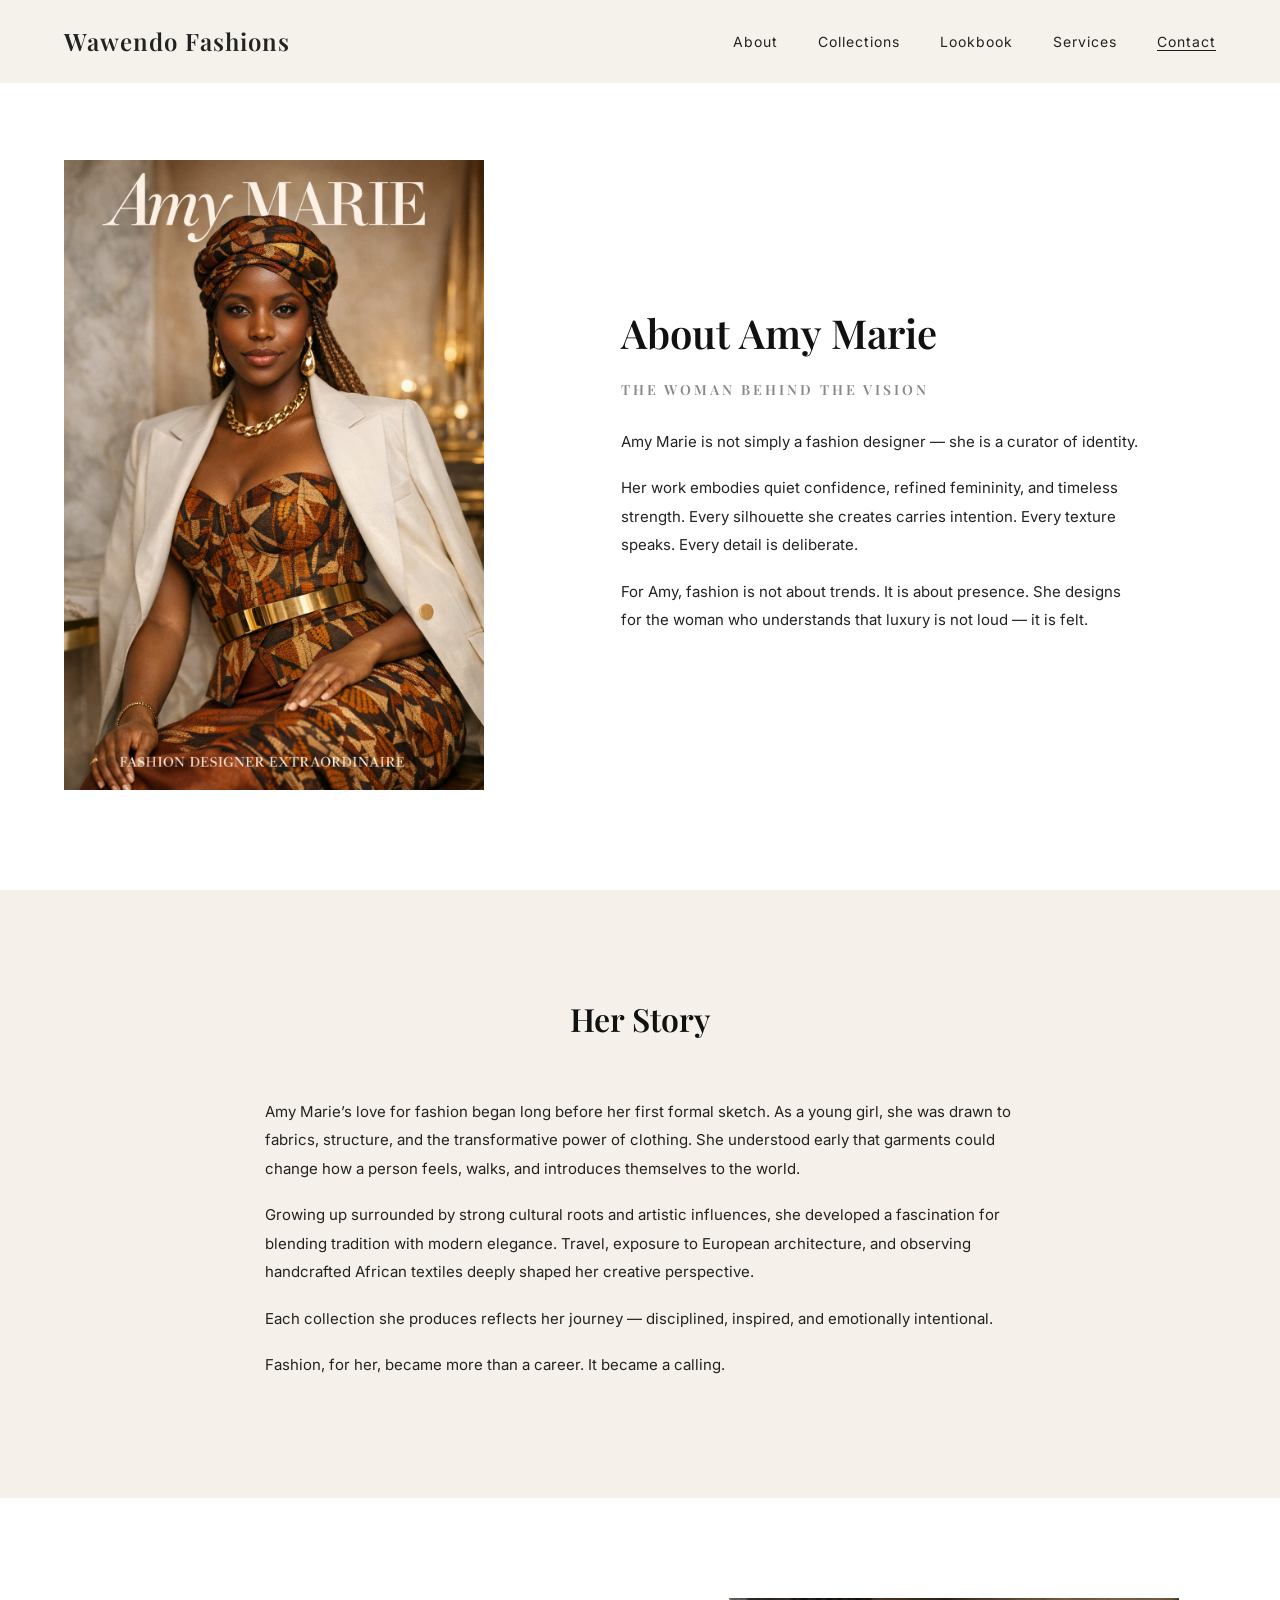
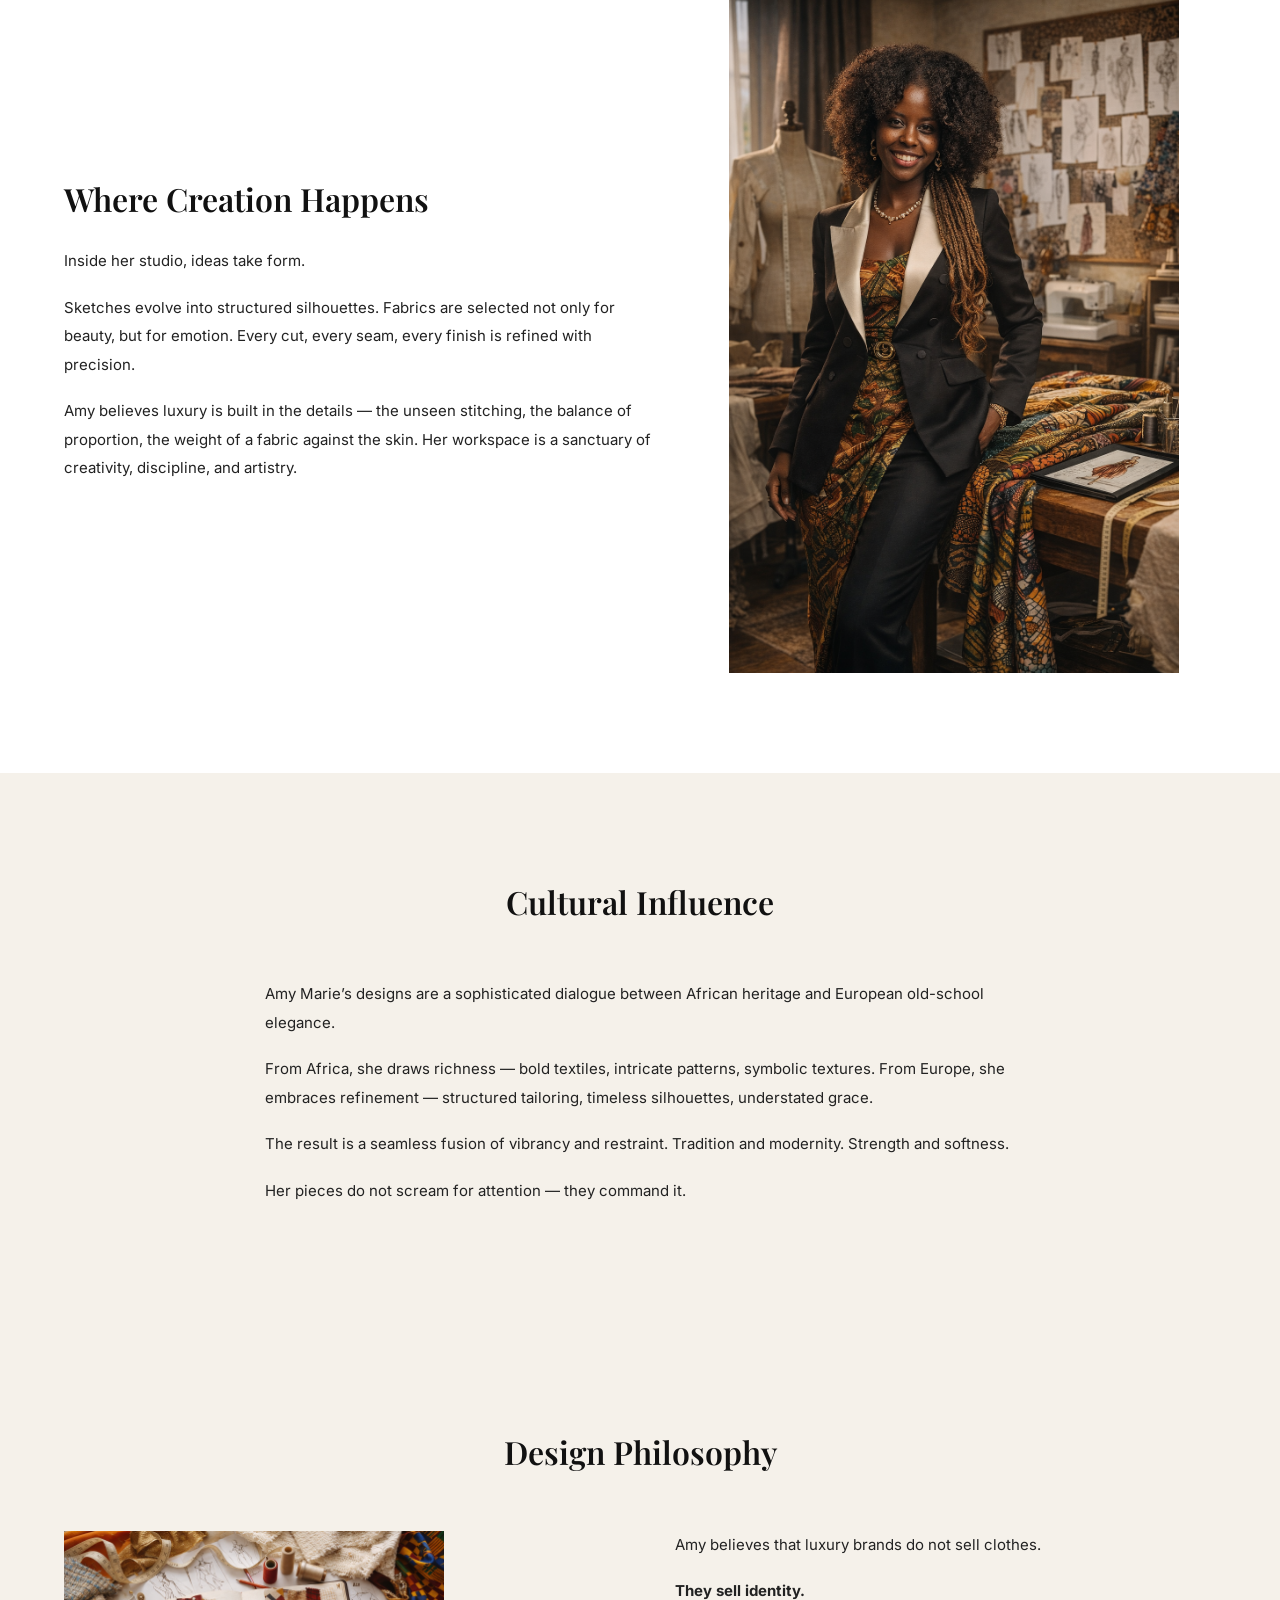
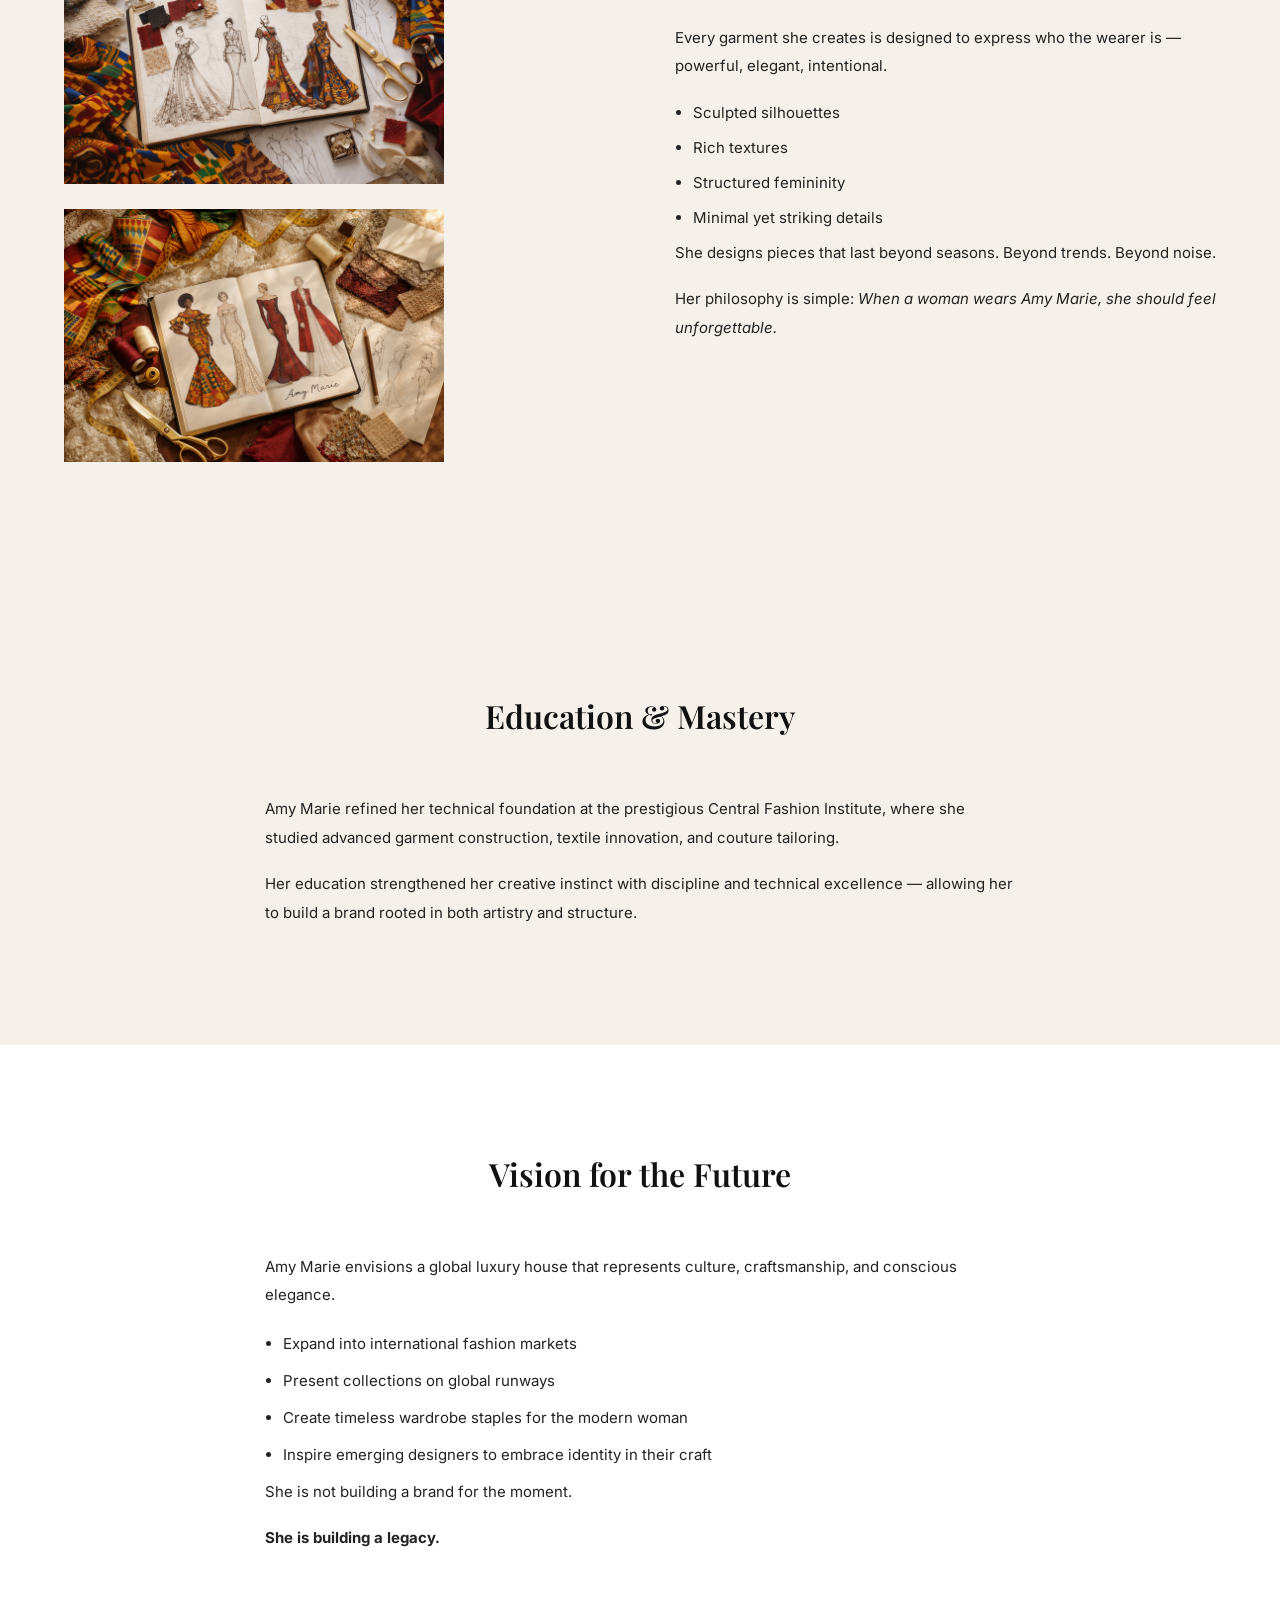
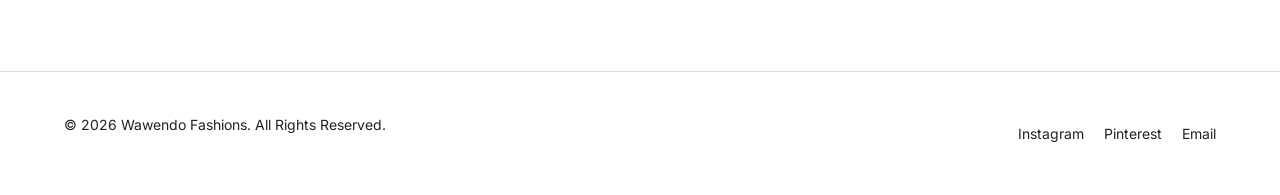
==== about.html @ 58a6e11c "created about and collection page" ====
<!DOCTYPE html>
<html lang="en">
<head>
    <meta charset="UTF-8">
    <title>About Amy Marie | Wawendo Fashions</title>
    <meta name="viewport" content="width=device-width, initial-scale=1.0">
    
    <link rel="stylesheet" href="styles.css">
    
    <!-- Fonts -->
    <link href="https://fonts.googleapis.com/css2?family=Playfair+Display:wght@400;600;700&family=Inter:wght@300;400;500&display=swap" rel="stylesheet">
</head>

<body>

<!-- ================= HEADER ================= -->

<header class="header">
    <div class="container nav-container">
        <div class="logo">
            <a href="index.html">Wawendo Fashions</a>
        </div>

        <nav class="nav">
            <ul class="nav-links">
                <li><a href="about.html">About</a></li>
                <li><a href="collections.html">Collections</a></li>
                <li><a href="lookbook.html">Lookbook</a></li>
                <li><a href="services.html">Services</a></li>
                <li><a href="contact.html" class="nav-cta">Contact</a></li>
            </ul>

            <div class="menu-toggle" id="menu-toggle">
                ☰
            </div>
        </nav>
    </div>
</header>


<!-- ================= HERO / INTRO ================= -->

<section class="about-hero-section">
    <div class="container about-hero-grid">
        
        <div class="about-hero-image">
            <img src="Portrait.png" alt="Amy Marie Portrait">
        </div>

        <div class="about-hero-text">
            <h1>About Amy Marie</h1>
            <h3 class="subtitle">The Woman Behind the Vision</h3>

            <p>
                Amy Marie is not simply a fashion designer — she is a curator of identity.
            </p>

            <p>
                Her work embodies quiet confidence, refined femininity, and timeless strength.
                Every silhouette she creates carries intention. Every texture speaks.
                Every detail is deliberate.
            </p>

            <p>
                For Amy, fashion is not about trends. It is about presence.
                She designs for the woman who understands that luxury is not loud — it is felt.
            </p>
        </div>

    </div>
</section>


<!-- ================= HER STORY ================= -->

<section class="about-section">
    <div class="container narrow-container">

        <h2 class="section-title">Her Story</h2>

        <p>
            Amy Marie’s love for fashion began long before her first formal sketch.
            As a young girl, she was drawn to fabrics, structure, and the transformative power of clothing.
            She understood early that garments could change how a person feels, walks,
            and introduces themselves to the world.
        </p>

        <p>
            Growing up surrounded by strong cultural roots and artistic influences,
            she developed a fascination for blending tradition with modern elegance.
            Travel, exposure to European architecture, and observing handcrafted African textiles
            deeply shaped her creative perspective.
        </p>

        <p>
            Each collection she produces reflects her journey — disciplined, inspired,
            and emotionally intentional.
        </p>

        <p>
            Fashion, for her, became more than a career. It became a calling.
        </p>

    </div>
</section>


<!-- ================= STUDIO SECTION ================= -->

<section class="studio-section">
    <div class="container about-hero-grid">

        <div class="studio-text">
            <h2>Where Creation Happens</h2>

            <p>
                Inside her studio, ideas take form.
            </p>

            <p>
                Sketches evolve into structured silhouettes. Fabrics are selected not only for beauty,
                but for emotion. Every cut, every seam, every finish is refined with precision.
            </p>

            <p>
                Amy believes luxury is built in the details — the unseen stitching,
                the balance of proportion, the weight of a fabric against the skin.
                Her workspace is a sanctuary of creativity, discipline, and artistry.
            </p>
        </div>

        <div class="studio-image">
            <img src="Studio.png" alt="Amy Marie Studio">
        </div>

    </div>
</section>


<!-- ================= CULTURAL INFLUENCE ================= -->

<section class="about-section">
    <div class="container narrow-container">

        <h2 class="section-title">Cultural Influence</h2>

        <p>
            Amy Marie’s designs are a sophisticated dialogue between African heritage
            and European old-school elegance.
        </p>

        <p>
            From Africa, she draws richness — bold textiles, intricate patterns, symbolic textures.
            From Europe, she embraces refinement — structured tailoring,
            timeless silhouettes, understated grace.
        </p>

        <p>
            The result is a seamless fusion of vibrancy and restraint.
            Tradition and modernity. Strength and softness.
        </p>

        <p>
            Her pieces do not scream for attention — they command it.
        </p>

    </div>
</section>


<!-- ================= DESIGN PHILOSOPHY ================= -->

<section class="philosophy-section">
    <div class="container">

        <h2 class="section-title">Design Philosophy</h2>

        <div class="philosophy-grid">

            <div class="philosophy-images">
                <img src="Inspiration.png" alt="Inspiration Image">
                <img src="creative2.png" alt="Creative Process">
            </div>

            <div class="philosophy-text">
                <p>
                    Amy believes that luxury brands do not sell clothes.
                </p>

                <p><strong>They sell identity.</strong></p>

                <p>
                    Every garment she creates is designed to express who the wearer is —
                    powerful, elegant, intentional.
                </p>

                <ul>
                    <li>Sculpted silhouettes</li>
                    <li>Rich textures</li>
                    <li>Structured femininity</li>
                    <li>Minimal yet striking details</li>
                </ul>

                <p>
                    She designs pieces that last beyond seasons.
                    Beyond trends. Beyond noise.
                </p>

                <p>
                    Her philosophy is simple:
                    <em>When a woman wears Amy Marie, she should feel unforgettable.</em>
                </p>
            </div>

        </div>
    </div>
</section>


<!-- ================= EDUCATION ================= -->

<section class="about-section">
    <div class="container narrow-container">

        <h2 class="section-title">Education & Mastery</h2>

        <p>
            Amy Marie refined her technical foundation at the prestigious Central Fashion Institute,
            where she studied advanced garment construction, textile innovation,
            and couture tailoring.
        </p>

        <p>
            Her education strengthened her creative instinct with discipline
            and technical excellence — allowing her to build a brand rooted
            in both artistry and structure.
        </p>

    </div>
</section>


<!-- ================= VISION ================= -->

<section class="about-section final-section">
    <div class="container narrow-container">

        <h2 class="section-title">Vision for the Future</h2>

        <p>
            Amy Marie envisions a global luxury house that represents culture,
            craftsmanship, and conscious elegance.
        </p>

        <ul>
            <li>Expand into international fashion markets</li>
            <li>Present collections on global runways</li>
            <li>Create timeless wardrobe staples for the modern woman</li>
            <li>Inspire emerging designers to embrace identity in their craft</li>
        </ul>

        <p>
            She is not building a brand for the moment.
        </p>

        <p><strong>She is building a legacy.</strong></p>

    </div>
</section>


<!-- ================= FOOTER ================= -->

<footer class="footer">
    <div class="container footer-content">
        <p>© 2026 Wawendo Fashions. All Rights Reserved.</p>

        <div class="social-links">
            <a href="#">Instagram</a>
            <a href="#">Pinterest</a>
            <a href="#">Email</a>
        </div>
    </div>
</footer>


<script src="main.js"></script>

</body>
</html>
---- styles.css ----
/* =========================
   GLOBAL RESET
========================= */

* {
    margin: 0;
    padding: 0;
    box-sizing: border-box;
}

body {
    font-family: 'Inter', sans-serif;
    background-color: #f5f1ea;
    color: #1a1a1a;
    line-height: 1.6;
}

img {
    width: 100%;
    display: block;
}

a {
    text-decoration: none;
    color: inherit;
}

.container {
    width: 90%;
    max-width: 1200px;
    margin: 0 auto;
}


/* =========================
   HEADER / NAVIGATION
========================= */

.header {
    position: fixed;
    width: 100%;
    top: 0;
    left: 0;
    background: rgba(245, 241, 234, 0.95);
    backdrop-filter: blur(6px);
    z-index: 1000;
    padding: 20px 0;
}

.nav-container {
    display: flex;
    justify-content: space-between;
    align-items: center;
}

.logo a {
    font-family: 'Playfair Display', serif;
    font-size: 24px;
    font-weight: 600;
    letter-spacing: 1px;
}

.nav-links {
    list-style: none;
    display: flex;
    gap: 40px;
}

.nav-links li a {
    font-size: 14px;
    letter-spacing: 1px;
    transition: 0.3s ease;
}

.nav-links li a:hover {
    opacity: 0.6;
}

.nav-cta {
    border-bottom: 1px solid #1a1a1a;
}

.menu-toggle {
    display: none;
    font-size: 26px;
    cursor: pointer;
}


/* =========================
   HERO SECTION
========================= */

.hero {
    height: 100vh;
    background: url('homepagemain.avif') no-repeat center center/cover;
    position: relative;
    display: flex;
    align-items: center;
    justify-content: center;
}

.hero-overlay {
    background: rgba(0, 0, 0, 0.35);
    width: 100%;
    height: 100%;
    display: flex;
    align-items: center;
    justify-content: center;
}

.hero-content {
    text-align: center;
    color: #ffffff;
    max-width: 800px;
    padding: 20px;
}

.hero-content h1 {
    font-family: 'Playfair Display', serif;
    font-size: 52px;
    font-weight: 600;
    line-height: 1.2;
    margin-bottom: 30px;
}


/* =========================
   BUTTONS
========================= */

.btn-primary {
    display: inline-block;
    padding: 12px 32px;
    border: 1px solid #ffffff;
    color: #ffffff;
    font-size: 14px;
    letter-spacing: 1px;
    transition: 0.3s ease;
}

.btn-primary:hover {
    background: #ffffff;
    color: #000;
}

.btn-outline {
    display: inline-block;
    padding: 12px 28px;
    border: 1px solid #1a1a1a;
    font-size: 14px;
    letter-spacing: 1px;
    transition: 0.3s ease;
}

.btn-outline:hover {
    background: #1a1a1a;
    color: #ffffff;
}

.btn-text {
    font-size: 14px;
    letter-spacing: 1px;
    margin-top: 15px;
    display: inline-block;
    border-bottom: 1px solid transparent;
    transition: 0.3s ease;
}

.btn-text:hover {
    border-bottom: 1px solid #1a1a1a;
}


/* =========================
   FEATURED COLLECTION
========================= */

.featured-collections {
    padding: 120px 0;
    background: #ffffff;
}

.section-title {
    font-family: 'Playfair Display', serif;
    font-size: 36px;
    text-align: center;
    margin-bottom: 60px;
}

.collection-grid {
    display: grid;
    grid-template-columns: repeat(2, 1fr);
    gap: 40px;
}

.collection-item img {
    transition: 0.4s ease;
}

.collection-item:hover img {
    transform: scale(1.03);
}

.collection-link {
    text-align: center;
    margin-top: 60px;
}


/* =========================
   ABOUT PREVIEW
========================= */

.about-preview {
    padding: 120px 0;
    background: #f5f1ea;
}

.about-grid {
    display: grid;
    grid-template-columns: 1fr 1fr;
    gap: 60px;
    align-items: center;
}

.about-text h2 {
    font-family: 'Playfair Display', serif;
    font-size: 36px;
    margin-bottom: 20px;
}

.about-text p {
    font-size: 16px;
    margin-bottom: 20px;
}


/* =========================
   TESTIMONIAL
========================= */

.testimonial {
    padding: 120px 0;
    background: #1a1a1a;
    color: #ffffff;
    text-align: center;
}

.testimonial blockquote {
    font-family: 'Playfair Display', serif;
    font-size: 28px;
    max-width: 700px;
    margin: auto;
    line-height: 1.4;
}


/* =========================
   CTA SECTION
========================= */

.cta-section {
    padding: 120px 0;
    background: #e8dfd3;
    text-align: center;
}

.cta-content h2 {
    font-family: 'Playfair Display', serif;
    font-size: 36px;
    margin-bottom: 30px;
}


/* =========================
   FOOTER
========================= */

.footer {
    padding: 40px 0;
    background: #ffffff;
    border-top: 1px solid #ddd;
}

.footer-content {
    display: flex;
    justify-content: space-between;
    align-items: center;
    flex-wrap: wrap;
    gap: 20px;
}

.footer-content p {
    font-size: 14px;
}

.social-links {
    display: flex;
    gap: 20px;
}

.social-links a {
    font-size: 14px;
    transition: 0.3s ease;
}

.social-links a:hover {
    opacity: 0.6;
}


/* =========================
   RESPONSIVE DESIGN
========================= */

@media (max-width: 992px) {

    .hero-content h1 {
        font-size: 40px;
    }

    .about-grid {
        grid-template-columns: 1fr;
        text-align: center;
    }

    .collection-grid {
        grid-template-columns: 1fr;
    }

}

@media (max-width: 768px) {

    .nav-links {
        position: absolute;
        top: 80px;
        right: 0;
        background: #f5f1ea;
        width: 100%;
        flex-direction: column;
        text-align: center;
        padding: 30px 0;
        display: none;
    }

    .nav-links.active {
        display: flex;
    }

    .menu-toggle {
        display: block;
    }

    .hero-content h1 {
        font-size: 32px;
    }

    .section-title {
        font-size: 28px;
    }

    .cta-content h2 {
        font-size: 28px;
    }

}

@media (max-width: 480px) {

    .hero-content h1 {
        font-size: 26px;
    }

    .btn-primary,
    .btn-outline {
        padding: 10px 22px;
        font-size: 12px;
    }

}
/* =========================
   ABOUT PAGE REFINED STYLING
========================= */

/* HERO SECTION */

.about-hero-section {
    padding: 160px 0 100px 0;
    background: #ffffff;
}

.about-hero-grid {
    display: grid;
    grid-template-columns: 0.9fr 1.1fr;
    gap: 70px;
    align-items: center;
}

/* CONTROL IMAGE SIZE */
.about-hero-image img {
    width: 100%;
    max-width: 420px;   /* smaller portrait */
    height: auto;
    object-fit: cover;
}

/* TYPOGRAPHY */

.about-hero-text h1 {
    font-family: 'Playfair Display', serif;
    font-size: 40px;
    margin-bottom: 8px;
}

.subtitle {
    font-size: 14px;
    letter-spacing: 3px;
    text-transform: uppercase;
    color: #888;
    margin-bottom: 25px;
}

.about-hero-text p {
    font-size: 15px;
    line-height: 1.9;
    margin-bottom: 18px;
    max-width: 520px;
}


/* =========================
   GENERAL TEXT SECTIONS
========================= */

.about-section {
    padding: 100px 0;
    background: #f5f1ea;
}

.final-section {
    background: #ffffff;
}

.narrow-container {
    max-width: 750px;
    margin: 0 auto;
}

.about-section p {
    font-size: 15px;
    line-height: 1.9;
    margin-bottom: 18px;
}

.about-section ul {
    margin-top: 20px;
    padding-left: 18px;
}

.about-section ul li {
    margin-bottom: 10px;
    font-size: 15px;
}


/* =========================
   STUDIO SECTION
========================= */

.studio-section {
    padding: 100px 0;
    background: #ffffff;
}

.studio-section .about-hero-grid {
    grid-template-columns: 1.1fr 0.9fr;
}

.studio-text h2 {
    font-family: 'Playfair Display', serif;
    font-size: 32px;
    margin-bottom: 20px;
}

.studio-text p {
    font-size: 15px;
    line-height: 1.9;
    margin-bottom: 18px;
}

/* Smaller Studio Image */
.studio-image img {
    width: 100%;
    max-width: 450px;
    height: auto;
}


/* =========================
   PHILOSOPHY SECTION
========================= */

.philosophy-section {
    padding: 100px 0;
    background: #f5f1ea;
}

.philosophy-grid {
    display: grid;
    grid-template-columns: 1fr 1fr;
    gap: 70px;
    align-items: start;
}

/* CONTROL THESE IMAGES */
.philosophy-images img {
    width: 100%;
    max-width: 380px;
    height: auto;
    margin-bottom: 25px;
}

.philosophy-text p {
    font-size: 15px;
    line-height: 1.9;
    margin-bottom: 18px;
}

.philosophy-text ul {
    margin-top: 15px;
    padding-left: 18px;
}

.philosophy-text ul li {
    margin-bottom: 8px;
    font-size: 15px;
}


/* =========================
   SECTION TITLES
========================= */

.section-title {
    font-family: 'Playfair Display', serif;
    font-size: 32px;
    text-align: center;
    margin-bottom: 50px;
}


/* =========================
   RESPONSIVE DESIGN
========================= */

@media (max-width: 992px) {

    .about-hero-grid,
    .studio-section .about-hero-grid,
    .philosophy-grid {
        grid-template-columns: 1fr;
        text-align: center;
        gap: 50px;
    }

    .about-hero-image img,
    .studio-image img,
    .philosophy-images img {
        margin: 0 auto;
    }

    .about-hero-text p {
        margin-left: auto;
        margin-right: auto;
    }
}

@media (max-width: 768px) {

    .about-hero-section {
        padding: 130px 0 80px 0;
    }

    .about-section,
    .studio-section,
    .philosophy-section {
        padding: 80px 0;
    }

    .about-hero-text h1 {
        font-size: 30px;
    }

    .section-title {
        font-size: 26px;
    }
}

@media (max-width: 480px) {

    .about-hero-text h1 {
        font-size: 24px;
    }

    .subtitle {
        font-size: 12px;
        letter-spacing: 2px;
    }
}

/* =========================
   COLLECTIONS PAGE STYLING
========================= */

/* GLOBAL TYPOGRAPHY */

body {
    font-family: 'Inter', sans-serif;
    color: #222;
    line-height: 1.8;
    background: #fefcf9;
}

h1, h2, h3, h4 {
    font-family: 'Playfair Display', serif;
    font-weight: 600;
    color: #111;
}

p {
    font-size: 15px;
    margin-bottom: 18px;
}

/* =========================
   HERO / COLLECTION INTRO
========================= */

.collection-hero-section {
    padding: 140px 0 80px 0;
    text-align: center;
}

.collection-hero-section .section-title {
    font-size: 42px;
    margin-bottom: 15px;
}

.collection-hero-section .collection-name {
    font-size: 28px;
    margin-bottom: 20px;
    font-style: italic;
    color: #555;
}

.collection-hero-section p {
    max-width: 720px;
    margin: 10px auto;
}

/* =========================
   IMAGE BLOCKS
========================= */

.collection-image-section {
    padding: 100px 0;
    background: #ffffff;
}

.image-block {
    display: grid;
    grid-template-columns: 1fr 1fr;
    gap: 50px;
    align-items: start;
    margin-bottom: 80px;
    position: relative;
}

.collection-img {
    width: 100%;
    max-width: 500px;
    height: auto;
    border-radius: 4px;
    box-shadow: 0 20px 35px rgba(0,0,0,0.08);
    transition: transform 0.6s ease, filter 0.6s ease;
}

.collection-img:hover {
    transform: scale(1.03);
    filter: brightness(1.05);
}

/* =========================
   IMAGE SIDEBAR ANNOTATIONS
========================= */

.image-block::after {
    content: attr(data-keywords);
    position: absolute;
    top: 15%;
    right: -15%;
    font-family: 'Playfair Display', serif;
    font-size: 20px;
    font-weight: 600;
    color: #d4af37; /* subtle gold accent */
    opacity: 0.3;
    transform: rotate(-90deg);
    white-space: nowrap;
    pointer-events: none;
}

/* =========================
   TEXT BLOCKS
========================= */

.image-block h3 {
    font-size: 28px;
    margin-bottom: 5px;
}

.image-block .image-subtitle {
    font-size: 16px;
    font-style: italic;
    margin-bottom: 20px;
    color: #555;
}

.image-block h4 {
    font-size: 18px;
    margin-top: 20px;
    margin-bottom: 10px;
    color: #333;
}

.image-block p {
    font-size: 15px;
    line-height: 1.8;
    color: #444;
}

/* =========================
   PHILOSOPHY SECTION
========================= */

.collection-philosophy-section {
    padding: 80px 0 120px 0;
    background: #f5f1ea;
    text-align: center;
}

.collection-philosophy-section .section-title {
    font-size: 36px;
    margin-bottom: 50px;
}

.collection-philosophy-section p {
    max-width: 750px;
    margin: 0 auto 20px auto;
    font-size: 15px;
}

/* =========================
   RESPONSIVE DESIGN
========================= */

@media (max-width: 992px) {
    .image-block {
        grid-template-columns: 1fr;
        gap: 50px;
    }
    .image-block::after {
        display: none; /* hide side keywords on tablet/mobile */
    }
}

@media (max-width: 768px) {
    .collection-hero-section .section-title {
        font-size: 36px;
    }
    .collection-hero-section .collection-name {
        font-size: 22px;
    }
}

@media (max-width: 480px) {
    .collection-hero-section .section-title {
        font-size: 28px;
    }
    .collection-hero-section .collection-name {
        font-size: 20px;
    }
    .image-block {
        margin-bottom: 60px;
    }
}
.image-text {
    opacity: 0;
    transform: translateY(50px);
    transition: all 0.8s ease-out;
}

.image-text.active {
    opacity: 1;
    transform: translateY(0);
}
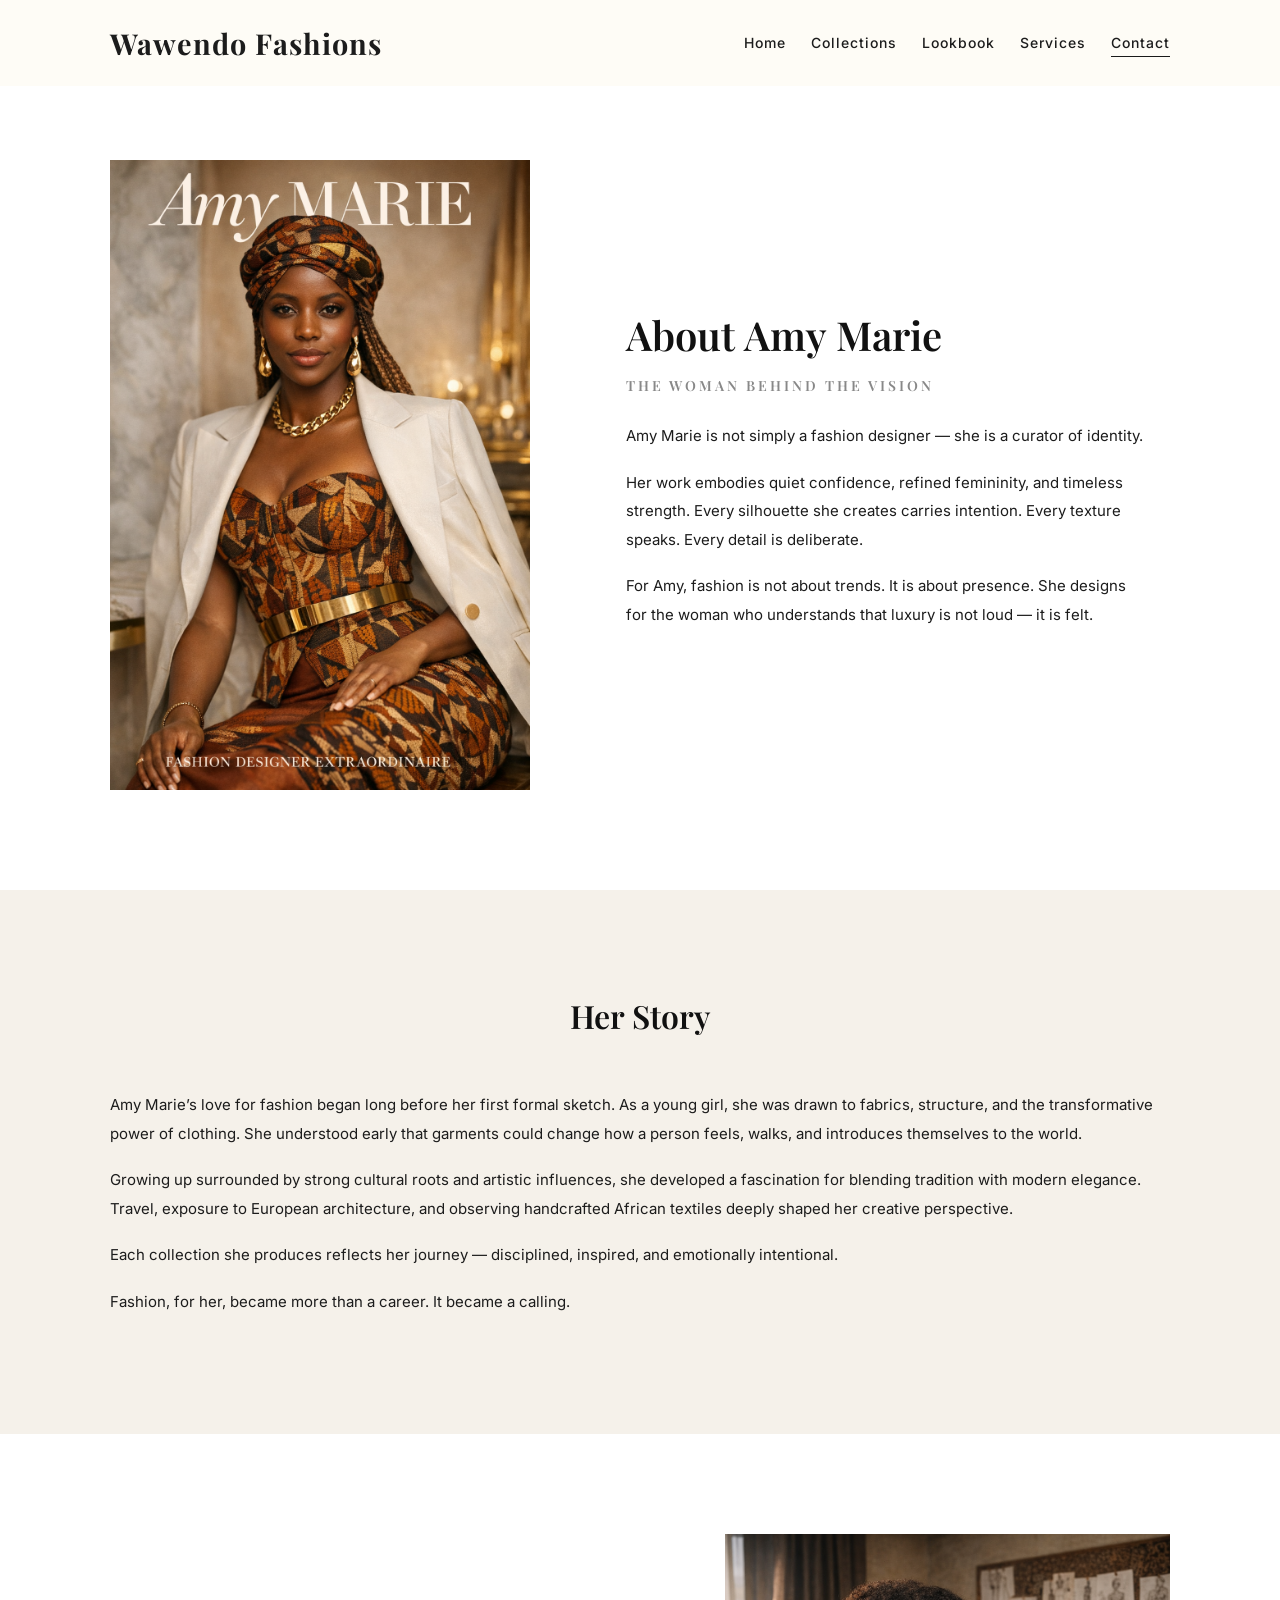
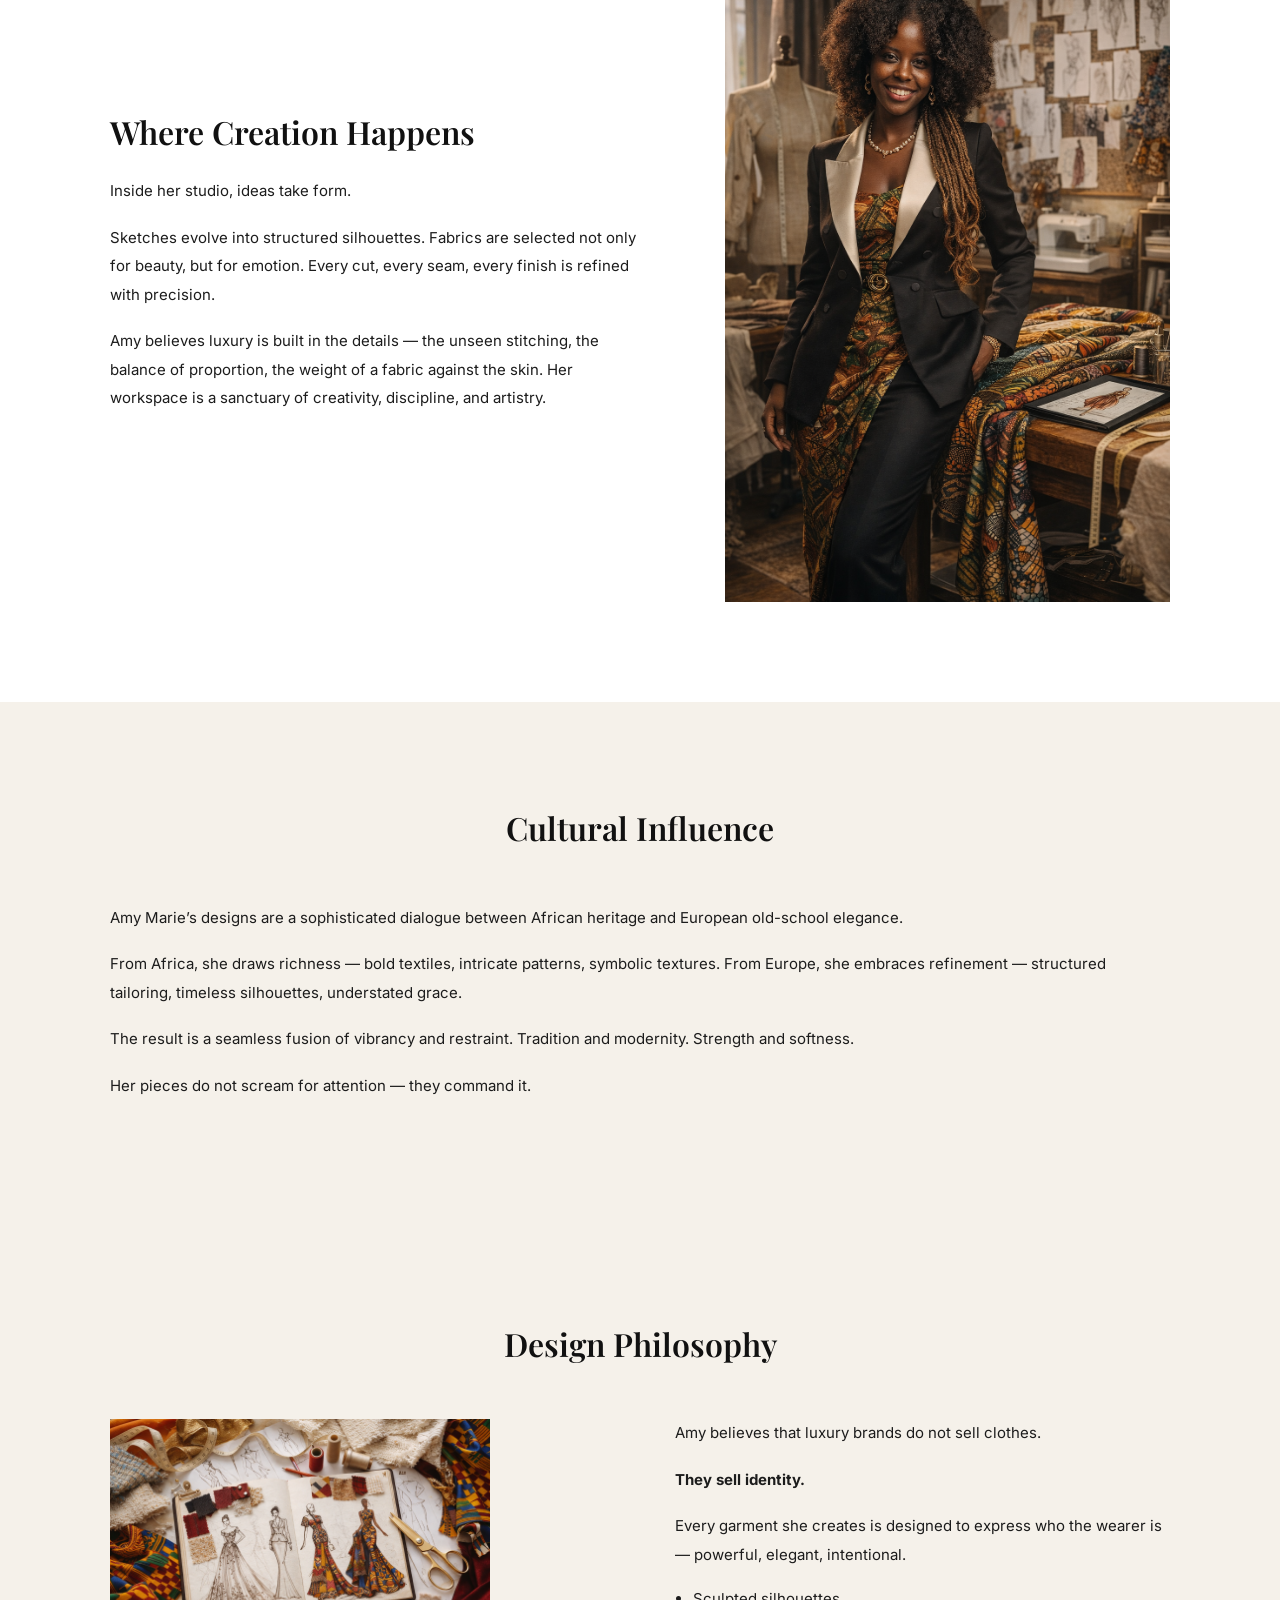
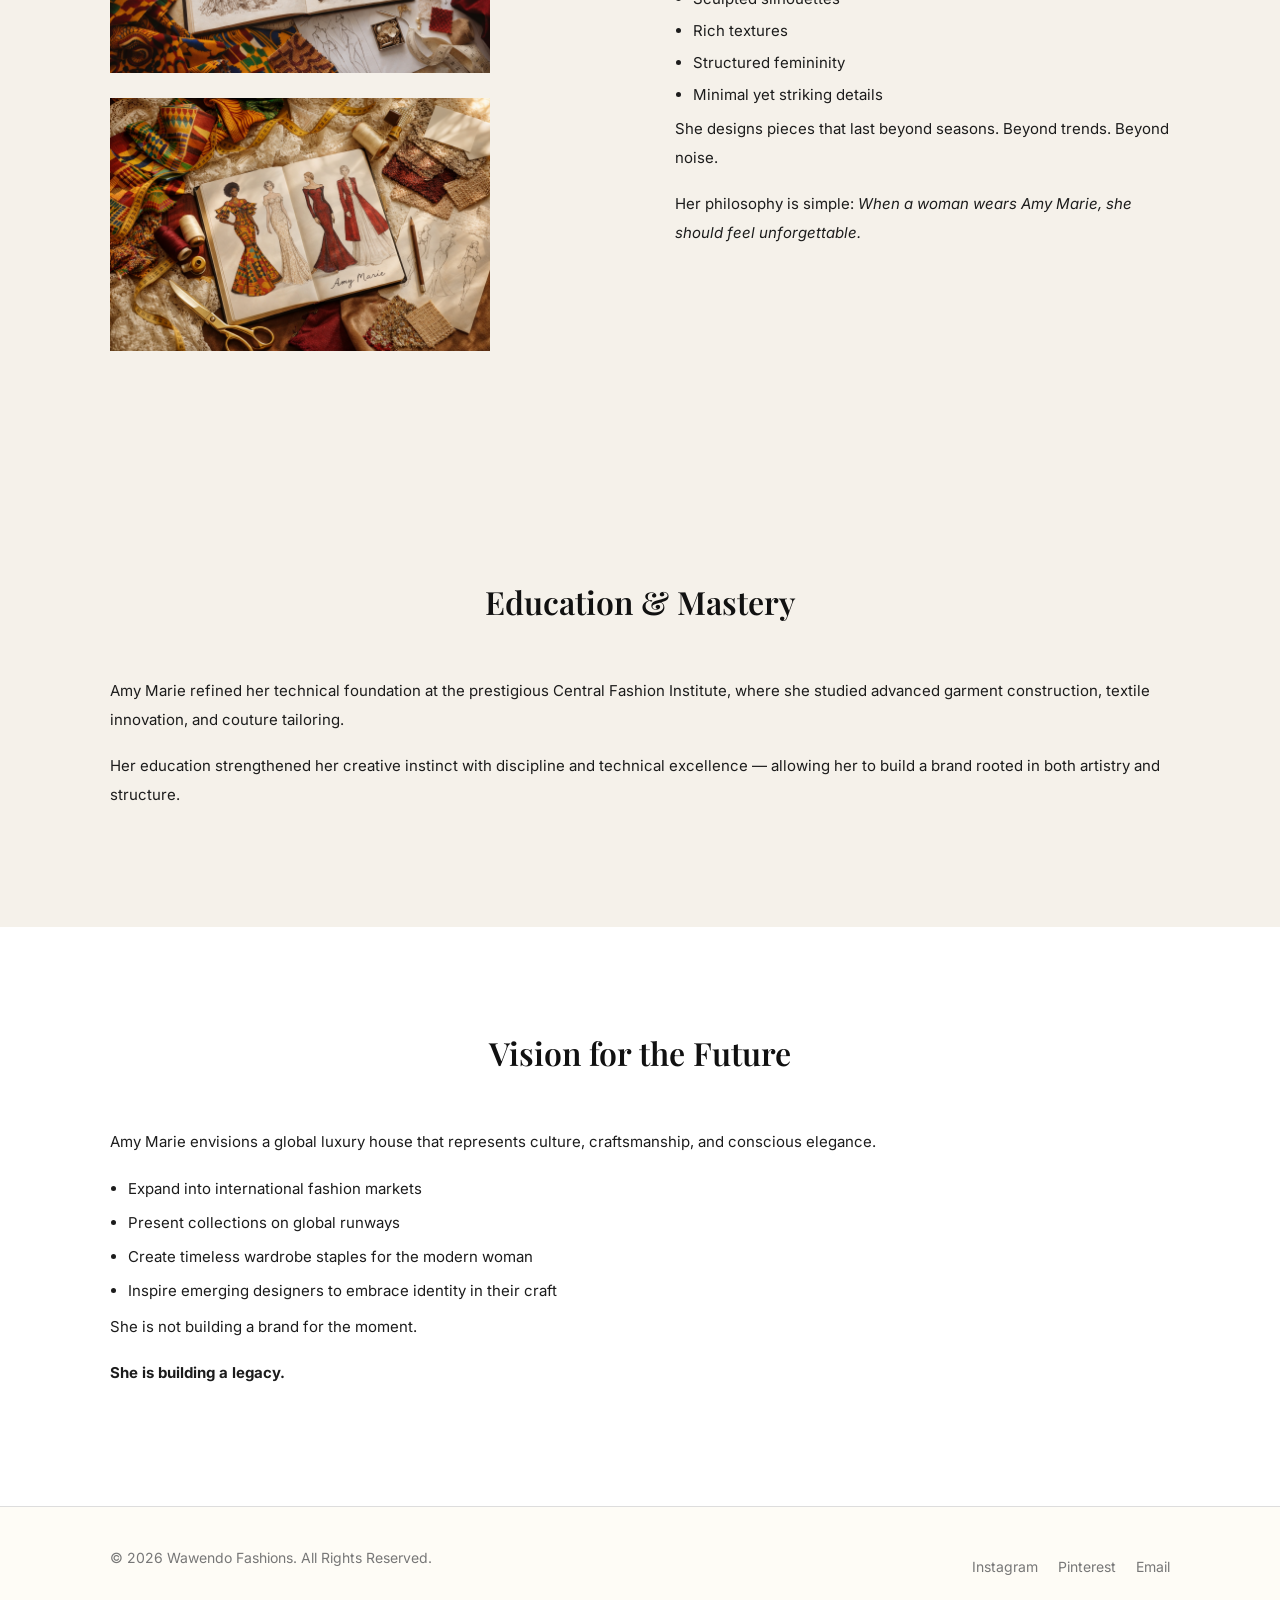
==== commit c6603d2e: "smallfix" ====
--- a/about.html
+++ b/about.html
@@ -23,7 +23,8 @@
 
         <nav class="nav">
             <ul class="nav-links">
-                <li><a href="about.html">About</a></li>
+                <li><a href="index.html">Home</a></li>
+                <!-- <li><a href="about.html">About</a></li> -->
                 <li><a href="collections.html">Collections</a></li>
                 <li><a href="lookbook.html">Lookbook</a></li>
                 <li><a href="services.html">Services</a></li>
--- a/styles.css
+++ b/styles.css
@@ -805,3 +805,568 @@
     opacity: 1;
     transform: translateY(0);
 }
+
+/* =========================
+   GLOBAL RESET
+========================= */
+
+* {
+    margin: 0;
+    padding: 0;
+    box-sizing: border-box;
+}
+
+body {
+    font-family: 'Inter', sans-serif;
+    background-color: #f8f6f2;
+    color: #111;
+    line-height: 1.8;
+    overflow-x: hidden;
+}
+
+.container {
+    width: 90%;
+    max-width: 1200px;
+    margin: auto;
+}
+
+
+/* =========================
+   LOOKBOOK INTRO SECTION
+========================= */
+
+.lookbook-intro {
+    padding: 120px 0;
+    text-align: center;
+    background: #f8f6f2;
+}
+
+.lookbook-intro h1 {
+    font-family: 'Playfair Display', serif;
+    font-size: 48px;
+    letter-spacing: 6px;
+    margin-bottom: 10px;
+}
+
+.lookbook-intro h2 {
+    font-family: 'Playfair Display', serif;
+    font-weight: 400;
+    font-size: 22px;
+    margin-bottom: 40px;
+    color: #666;
+}
+
+.lookbook-intro p {
+    max-width: 750px;
+    margin: 0 auto 20px auto;
+    font-size: 17px;
+    color: #444;
+}
+
+.highlight-line {
+    font-weight: 500;
+    font-size: 18px;
+    margin-top: 30px;
+    letter-spacing: 1px;
+}
+
+
+/* =========================
+   FEATURED LOOKS SECTION
+========================= */
+
+.featured-looks {
+    padding: 100px 0;
+    background: #fff;
+}
+
+.look-item {
+    display: flex;
+    align-items: center;
+    gap: 60px;
+    margin-bottom: 120px;
+}
+
+.look-item.reverse {
+    flex-direction: row-reverse;
+}
+
+.look-image {
+    flex: 1;
+    overflow: hidden;
+}
+
+.look-image img {
+    width: 100%;
+    height: auto;
+    display: block;
+    transition: transform 0.8s ease;
+}
+
+.look-image img:hover {
+    transform: scale(1.05);
+}
+
+.look-text {
+    flex: 1;
+}
+
+.look-text h3 {
+    font-family: 'Playfair Display', serif;
+    font-size: 28px;
+    margin-bottom: 20px;
+}
+
+.look-text p {
+    font-size: 16px;
+    color: #555;
+}
+
+
+/* =========================
+   PRESS SECTION
+========================= */
+
+.press-section {
+    padding: 140px 0;
+    background: #f8f6f2;
+    text-align: center;
+}
+
+.press-section h2 {
+    font-family: 'Playfair Display', serif;
+    font-size: 36px;
+    margin-bottom: 60px;
+}
+
+.quotes p {
+    font-size: 20px;
+    font-family: 'Playfair Display', serif;
+    margin-bottom: 30px;
+    max-width: 850px;
+    margin-left: auto;
+    margin-right: auto;
+    color: #222;
+    transition: transform 0.3s ease;
+}
+
+.quotes p:hover {
+    transform: translateY(-5px);
+}
+
+.closing-statement {
+    margin-top: 80px;
+}
+
+.closing-statement p {
+    font-size: 22px;
+    letter-spacing: 3px;
+    margin-bottom: 20px;
+}
+
+.closing-statement h3 {
+    font-family: 'Playfair Display', serif;
+    font-size: 28px;
+    font-weight: 600;
+}
+
+
+/* =========================
+   FADE IN ANIMATION
+========================= */
+
+.look-item,
+.lookbook-intro,
+.press-section {
+    opacity: 0;
+    transform: translateY(40px);
+    animation: fadeUp 1s ease forwards;
+}
+
+.look-item:nth-child(1) {
+    animation-delay: 0.2s;
+}
+
+.look-item:nth-child(2) {
+    animation-delay: 0.4s;
+}
+
+.look-item:nth-child(3) {
+    animation-delay: 0.6s;
+}
+
+@keyframes fadeUp {
+    to {
+        opacity: 1;
+        transform: translateY(0);
+    }
+}
+
+
+/* =========================
+   RESPONSIVE DESIGN
+========================= */
+
+@media (max-width: 992px) {
+
+    .look-item {
+        flex-direction: column;
+        gap: 40px;
+        margin-bottom: 80px;
+    }
+
+    .look-item.reverse {
+        flex-direction: column;
+    }
+
+    .lookbook-intro h1 {
+        font-size: 36px;
+    }
+
+    .look-text h3 {
+        font-size: 24px;
+    }
+
+    .quotes p {
+        font-size: 18px;
+    }
+}
+
+@media (max-width: 600px) {
+
+    .lookbook-intro {
+        padding: 80px 0;
+    }
+
+    .featured-looks {
+        padding: 60px 0;
+    }
+
+    .press-section {
+        padding: 80px 0;
+    }
+
+    .lookbook-intro h1 {
+        font-size: 28px;
+        letter-spacing: 3px;
+    }
+
+    .lookbook-intro h2 {
+        font-size: 18px;
+    }
+
+    .look-text h3 {
+        font-size: 20px;
+    }
+
+    .closing-statement p {
+        font-size: 18px;
+    }
+}
+
+/* =========================
+   GLOBAL STYLES
+========================= */
+
+* {
+  box-sizing: border-box;
+  margin: 0;
+  padding: 0;
+}
+
+body {
+  font-family: 'Inter', sans-serif;
+  color: #1c1c1c;
+  background-color: #fefcf6;
+  line-height: 1.6;
+}
+
+a {
+  text-decoration: none;
+  color: inherit;
+}
+
+.container {
+  max-width: 1100px;
+  margin: 0 auto;
+  padding: 0 20px;
+}
+
+/* =========================
+   HEADER
+========================= */
+.header {
+  width: 100%;
+  padding: 20px 0;
+  position: fixed;
+  top: 0;
+  left: 0;
+  background-color: #fefcf6;
+  z-index: 1000;
+  transition: all 0.3s ease;
+}
+
+.nav-container {
+  display: flex;
+  justify-content: space-between;
+  align-items: center;
+}
+
+.logo a {
+  font-family: 'Playfair Display', serif;
+  font-size: 1.8rem;
+  font-weight: 700;
+  letter-spacing: 1px;
+  color: #1c1c1c;
+}
+
+.nav-links {
+  display: flex;
+  gap: 25px;
+  list-style: none;
+}
+
+.nav-links a {
+  font-family: 'Inter', sans-serif;
+  font-weight: 500;
+  padding: 5px 0;
+  transition: all 0.3s ease;
+}
+
+.nav-links a:hover,
+.nav-links a.active {
+  border-bottom: 2px solid #bfa982;
+}
+
+/* Mobile Nav */
+.menu-toggle {
+  display: none;
+  font-size: 1.8rem;
+  cursor: pointer;
+}
+
+/* =========================
+   HERO / INTRO SECTION
+========================= */
+.contact-hero {
+  padding: 160px 0 80px;
+  text-align: center;
+  background-color: #fefcf6;
+}
+
+.contact-hero h1 {
+  font-family: 'Playfair Display', serif;
+  font-size: 3rem;
+  font-weight: 700;
+  letter-spacing: 1px;
+  margin-bottom: 20px;
+}
+
+.contact-hero p {
+  font-family: 'Inter', sans-serif;
+  font-size: 1.1rem;
+  max-width: 700px;
+  margin: 0 auto;
+  line-height: 1.8;
+  color: #333;
+}
+
+/* =========================
+   CONTACT INFO SECTION
+========================= */
+.contact-info {
+  padding: 80px 0;
+  display: flex;
+  justify-content: center;
+  gap: 50px;
+  flex-wrap: wrap;
+  text-align: center;
+}
+
+.info-item h3 {
+  font-family: 'Playfair Display', serif;
+  font-size: 1.4rem;
+  font-weight: 600;
+  margin-bottom: 10px;
+}
+
+.info-item p {
+  font-family: 'Inter', sans-serif;
+  font-size: 1rem;
+  line-height: 1.6;
+  color: #555;
+}
+
+/* =========================
+   CONTACT FORM SECTION
+========================= */
+.contact-form-section {
+  padding: 80px 0;
+}
+
+.contact-form {
+  max-width: 700px;
+  margin: 0 auto;
+  display: flex;
+  flex-direction: column;
+  gap: 25px;
+}
+
+.contact-form .form-row {
+  display: flex;
+  gap: 20px;
+  flex-wrap: wrap;
+}
+
+.contact-form input,
+.contact-form select,
+.contact-form textarea {
+  flex: 1;
+  padding: 15px 20px;
+  border: 1px solid #dcd4c9;
+  border-radius: 4px;
+  font-family: 'Inter', sans-serif;
+  font-size: 1rem;
+  transition: all 0.3s ease;
+  background-color: #fcfaf3;
+}
+
+.contact-form input:focus,
+.contact-form select:focus,
+.contact-form textarea:focus {
+  border-color: #bfa982;
+  outline: none;
+}
+
+.contact-form textarea {
+  resize: vertical;
+}
+
+.contact-form button {
+  padding: 15px 30px;
+  border: 2px solid #bfa982;
+  background-color: transparent;
+  font-family: 'Playfair Display', serif;
+  font-size: 1.1rem;
+  font-weight: 600;
+  letter-spacing: 0.5px;
+  cursor: pointer;
+  transition: all 0.3s ease;
+}
+
+.contact-form button:hover {
+  background-color: #bfa982;
+  color: #fff;
+  border-color: #bfa982;
+}
+
+/* Center the submit button */
+.submit-row {
+  justify-content: center;
+  display: flex;
+}
+
+/* =========================
+   PRESS / TESTIMONIAL SECTION
+========================= */
+.press-section {
+  padding: 80px 20px;
+  text-align: center;
+}
+
+.press-section h2 {
+  font-family: 'Playfair Display', serif;
+  font-size: 2rem;
+  font-weight: 700;
+  margin-bottom: 40px;
+}
+
+.press-section .quotes p {
+  font-family: 'Inter', sans-serif;
+  font-size: 1rem;
+  margin-bottom: 20px;
+  color: #555;
+  max-width: 700px;
+  margin-left: auto;
+  margin-right: auto;
+  line-height: 1.8;
+}
+
+.closing-statement p {
+  font-size: 1.1rem;
+  font-weight: 500;
+  margin-top: 30px;
+}
+
+.closing-statement h3 {
+  font-family: 'Playfair Display', serif;
+  font-size: 1.6rem;
+  font-weight: 600;
+  margin-top: 10px;
+}
+
+/* =========================
+   FOOTER
+========================= */
+.footer {
+  background-color: #fefcf6;
+  text-align: center;
+  padding: 40px 0;
+  font-family: 'Inter', sans-serif;
+  color: #777;
+  font-size: 0.9rem;
+}
+
+/* =========================
+   RESPONSIVE
+========================= */
+@media (max-width: 900px) {
+  .contact-info {
+    flex-direction: column;
+    gap: 40px;
+  }
+
+  .contact-form .form-row {
+    flex-direction: column;
+  }
+
+  .contact-hero h1 {
+    font-size: 2.4rem;
+  }
+}
+
+@media (max-width: 500px) {
+  .contact-hero h1 {
+    font-size: 2rem;
+  }
+
+  .contact-hero p {
+    font-size: 1rem;
+  }
+
+  .nav-links {
+    display: none;
+    flex-direction: column;
+    background-color: #fefcf6;
+    position: absolute;
+    top: 70px;
+    right: 20px;
+    width: 200px;
+    border-radius: 5px;
+    padding: 15px;
+    box-shadow: 0 4px 15px rgba(0,0,0,0.05);
+  }
+
+  .nav-links.active {
+    display: flex;
+  }
+
+  .menu-toggle {
+    display: block;
+  }
+}
+
+.image-text {
+    opacity: 1 !important;
+    transform: none !important;
+}
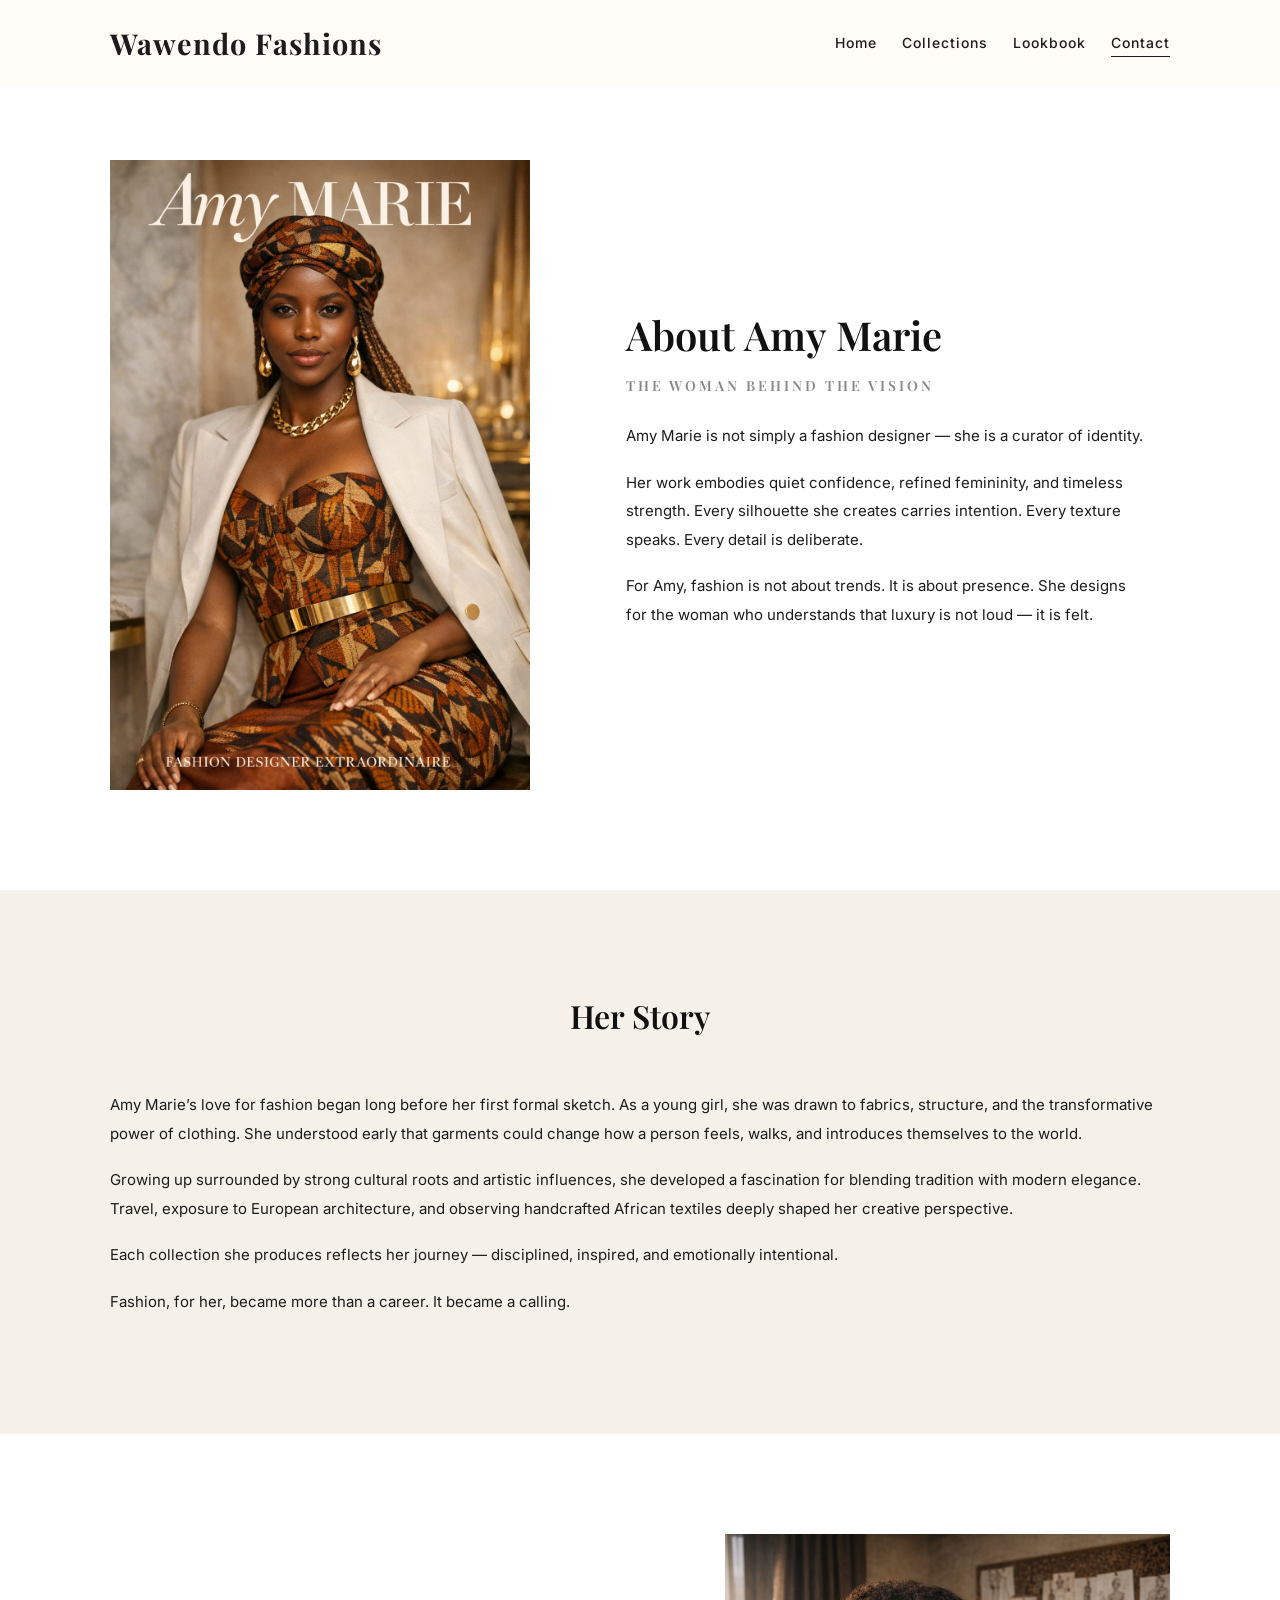
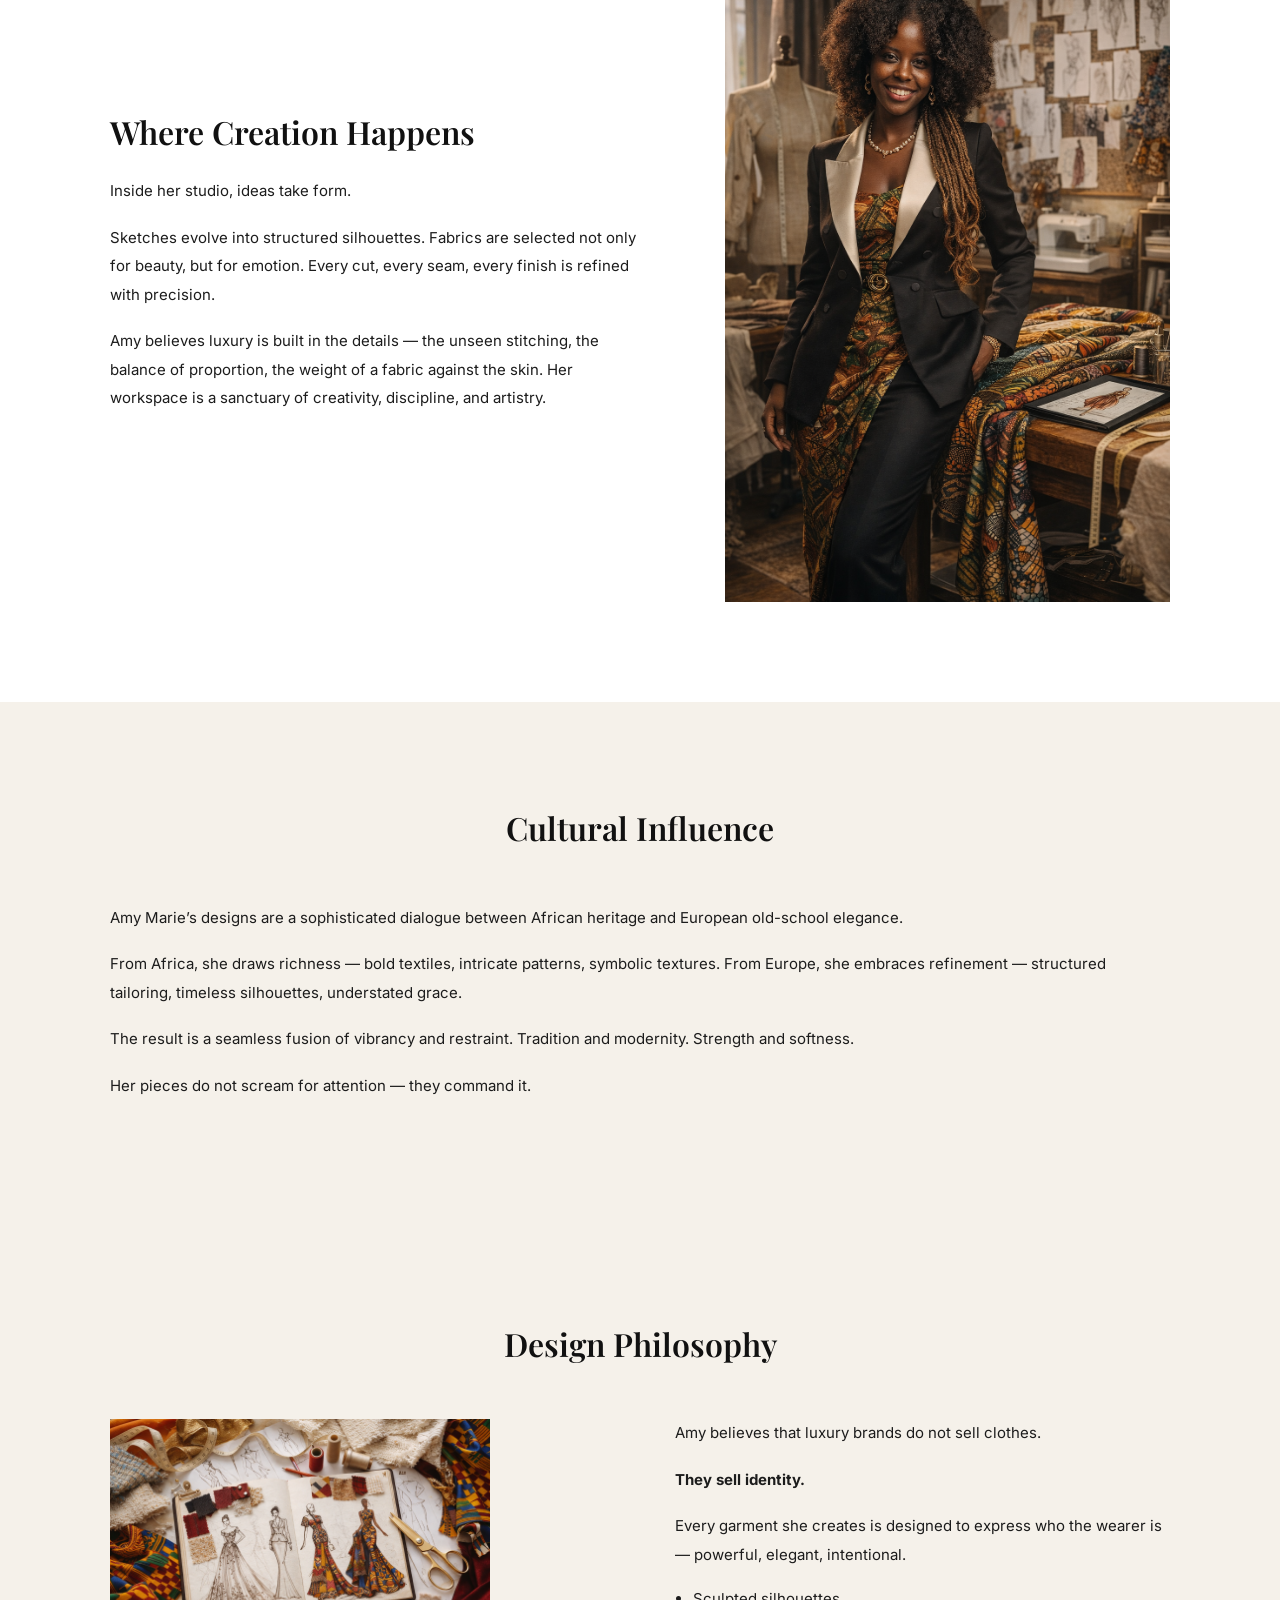
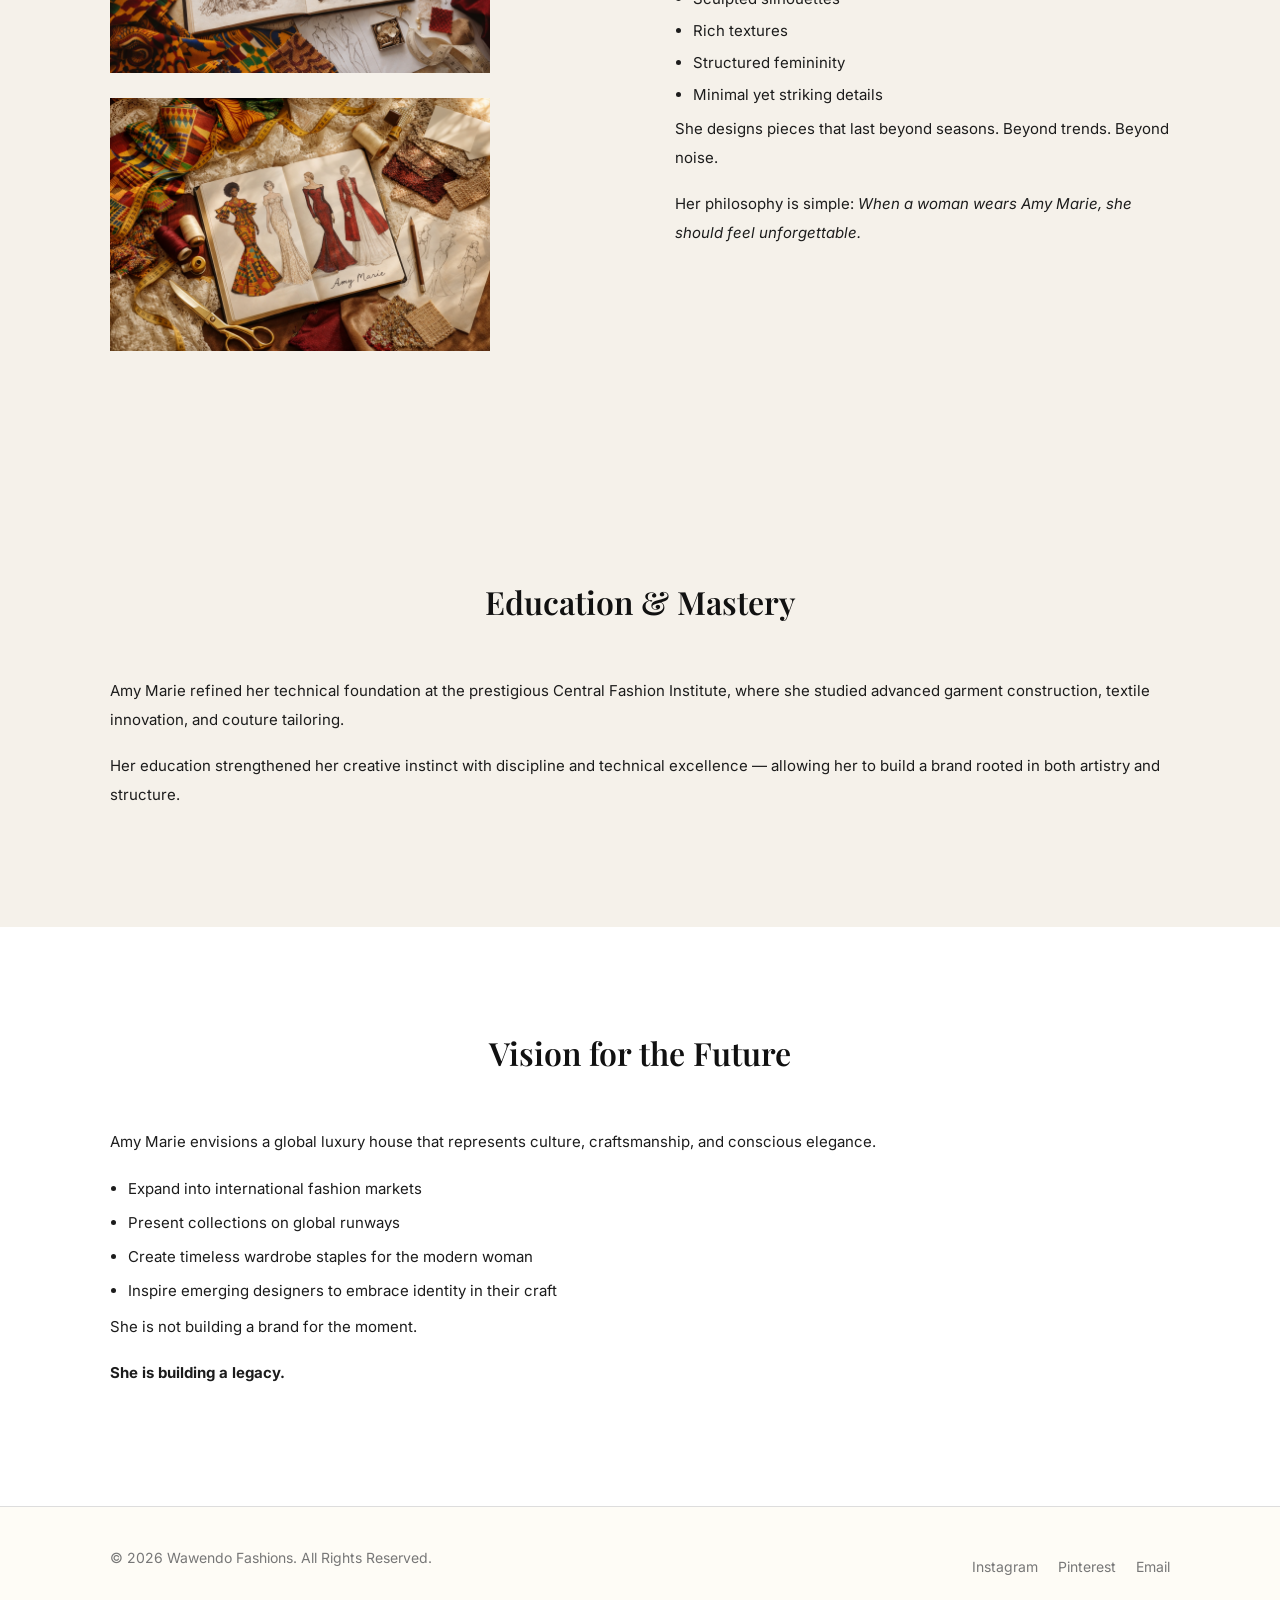
==== commit 55929bc9: "smallfix" ====
--- a/about.html
+++ b/about.html
@@ -27,7 +27,7 @@
                 <!-- <li><a href="about.html">About</a></li> -->
                 <li><a href="collections.html">Collections</a></li>
                 <li><a href="lookbook.html">Lookbook</a></li>
-                <li><a href="services.html">Services</a></li>
+                <!-- <li><a href="services.html">Services</a></li> -->
                 <li><a href="contact.html" class="nav-cta">Contact</a></li>
             </ul>
 
